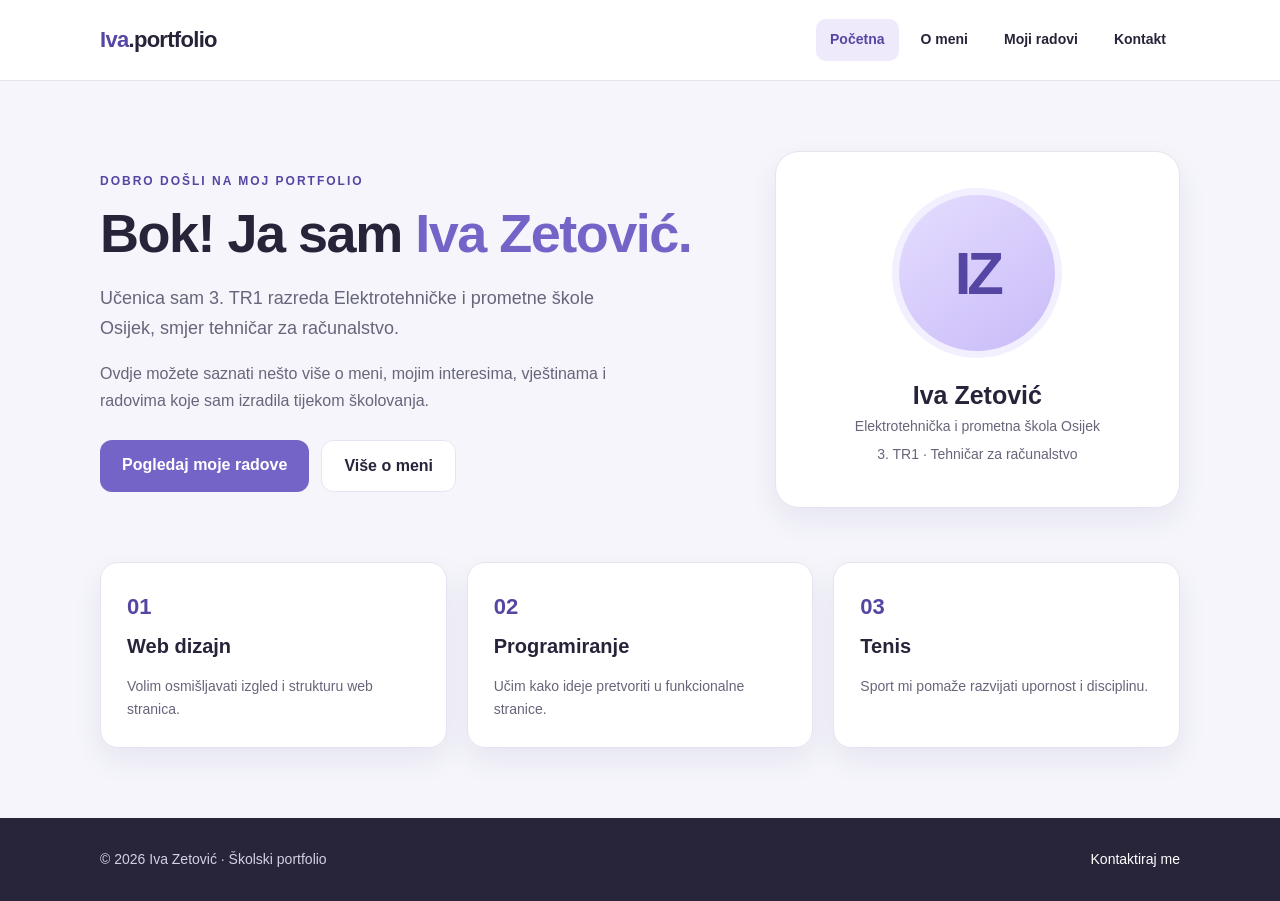
==== index.html @ 2b5a87a5 "Add files via upload add school project" ====
<!DOCTYPE html>
<html lang="hr">
  <head>
    <meta charset="UTF-8" />
    <meta name="viewport" content="width=device-width, initial-scale=1.0" />
    <meta
      name="description"
      content="Osobni portfolio učenice Ive Zetović – upoznajte me, moje vještine i radove."
    />
    <title>Početna | Portfolio Ive Zetović</title>
    <link rel="stylesheet" href="pocetna.css" />
  </head>
  <body>
    <header class="site-header">
      <div class="container header-inner">
        <a class="logo" href="index.html">Iva<span>.portfolio</span></a>
        <nav aria-label="Glavna navigacija">
          <ul>
            <li><a href="index.html" aria-current="page">Početna</a></li>
            <li><a href="o-meni.html">O meni</a></li>
            <li><a href="moji-radovi.html">Moji radovi</a></li>
            <li><a href="kontakt.html">Kontakt</a></li>
          </ul>
        </nav>
      </div>
    </header>
    <main>
      <section class="section">
        <div class="container">
          <div class="hero">
            <div class="hero-text">
              <span class="eyebrow">Dobro došli na moj portfolio</span>
              <h1>Bok! Ja sam <span class="accent">Iva Zetović.</span></h1>
              <p class="lead">
                Učenica sam 3. TR1 razreda Elektrotehničke i prometne škole
                Osijek, smjer tehničar za računalstvo.
              </p>
              <p>
                Ovdje možete saznati nešto više o meni, mojim interesima,
                vještinama i radovima koje sam izradila tijekom školovanja.
              </p>
              <div class="buttons">
                <a class="button button-primary" href="moji-radovi.html"
                  >Pogledaj moje radove</a
                >
                <a class="button button-secondary" href="o-meni.html"
                  >Više o meni</a
                >
              </div>
            </div>
            <aside class="profile-card" aria-label="Osnovni podaci o meni">
              <div class="avatar" aria-label="Mjesto za profilnu fotografiju">
                IZ
              </div>
              <h2>Iva Zetović</h2>
              <p>Elektrotehnička i prometna škola Osijek</p>
              <p>3. TR1 · Tehničar za računalstvo</p>
            </aside>
          </div>
          <div class="info-strip" aria-label="Moji interesi">
            <article class="info-box">
              <strong>01</strong>
              <h3>Web dizajn</h3>
              <p>Volim osmišljavati izgled i strukturu web stranica.</p>
            </article>
            <article class="info-box">
              <strong>02</strong>
              <h3>Programiranje</h3>
              <p>Učim kako ideje pretvoriti u funkcionalne stranice.</p>
            </article>
            <article class="info-box">
              <strong>03</strong>
              <h3>Tenis</h3>
              <p>Sport mi pomaže razvijati upornost i disciplinu.</p>
            </article>
          </div>
        </div>
      </section>
    </main>
    <footer class="site-footer">
      <div class="container footer-inner">
        <p>© 2026 Iva Zetović · Školski portfolio</p>
        <a href="kontakt.html">Kontaktiraj me</a>
      </div>
    </footer>
  </body>
</html>
---- pocetna.css ----
:root {
  --pozadina: #f5f5fb;
  --bijela: #ffffff;
  --tekst: #27243a;
  --sekundarni: #67657a;
  --ljubicasta: #7564c8;
  --tamna-ljubicasta: #5546a4;
  --svijetla-ljubicasta: #eeeafb;
  --obrub: #e7e4f1;
  --sjena: 0 12px 30px rgba(48, 35, 102, 0.07);
}
* {
  box-sizing: border-box;
}
html {
  scroll-behavior: smooth;
}
body {
  margin: 0;
  background: var(--pozadina);
  color: var(--tekst);
  font-family: Arial, Helvetica, sans-serif;
  line-height: 1.65;
}
a {
  color: inherit;
}
a:focus-visible {
  outline: 3px solid #b5a8f5;
  outline-offset: 4px;
}
.container {
  width: min(1080px, calc(100% - 40px));
  margin: 0 auto;
}
.site-header {
  background: var(--bijela);
  border-bottom: 1px solid var(--obrub);
}
.header-inner {
  display: flex;
  align-items: center;
  justify-content: space-between;
  gap: 20px;
  min-height: 80px;
}
.logo {
  color: var(--tamna-ljubicasta);
  font-weight: 800;
  font-size: 22px;
  text-decoration: none;
  letter-spacing: -0.7px;
}
.logo span {
  color: var(--tekst);
}
nav ul {
  display: flex;
  flex-wrap: wrap;
  list-style: none;
  padding: 0;
  margin: 0;
  gap: 8px;
}
nav a {
  display: inline-block;
  padding: 9px 14px;
  border-radius: 10px;
  text-decoration: none;
  font-size: 14px;
  font-weight: 700;
  transition: background 0.2s, color 0.2s;
}
nav a:hover,
nav a[aria-current="page"] {
  background: var(--svijetla-ljubicasta);
  color: var(--tamna-ljubicasta);
}
main {
  min-height: calc(100vh - 180px);
}
.section {
  padding: 70px 0;
}
.section-small {
  padding: 45px 0 70px;
}
.eyebrow {
  display: inline-block;
  color: var(--tamna-ljubicasta);
  text-transform: uppercase;
  letter-spacing: 2px;
  font-size: 12px;
  font-weight: 800;
  margin-bottom: 10px;
}
h1,
h2,
h3,
p {
  margin-top: 0;
}
.accent {
  color: var(--ljubicasta);
}
h1 {
  font-size: clamp(34px, 5vw, 54px);
  line-height: 1.15;
  letter-spacing: -1.5px;
  margin-bottom: 20px;
}
h2 {
  font-size: clamp(26px, 3.4vw, 36px);
  line-height: 1.25;
  margin-bottom: 16px;
}
h3 {
  font-size: 20px;
  margin-bottom: 12px;
}
p {
  color: var(--sekundarni);
}
.lead {
  font-size: 18px;
  max-width: 650px;
}
.hero {
  display: grid;
  grid-template-columns: 1.3fr 0.85fr;
  gap: 55px;
  align-items: center;
}
.hero-text p {
  max-width: 530px;
}
.buttons {
  display: flex;
  flex-wrap: wrap;
  gap: 12px;
  margin-top: 26px;
}
.button {
  padding: 12px 22px;
  text-decoration: none;
  font-weight: bold;
  border-radius: 12px;
  display: inline-block;
  transition: transform 0.2s, background 0.2s;
}
.button:hover {
  transform: translateY(-2px);
}
.button-primary {
  background: var(--ljubicasta);
  color: var(--bijela);
}
.button-primary:hover {
  background: var(--tamna-ljubicasta);
}
.button-secondary {
  border: 1px solid var(--obrub);
  background: var(--bijela);
}
.profile-card {
  text-align: center;
  padding: 36px 26px;
  border: 1px solid var(--obrub);
  border-radius: 24px;
  background: var(--bijela);
  box-shadow: var(--sjena);
}
.avatar {
  width: 170px;
  height: 170px;
  margin: 0 auto 22px;
  border-radius: 50%;
  background: linear-gradient(145deg, #e5ddff, #c9bbf8);
  border: 7px solid #f2effe;
  display: grid;
  place-items: center;
  color: var(--tamna-ljubicasta);
  font-size: 60px;
  font-weight: 800;
  letter-spacing: -4px;
}
.profile-card h2 {
  font-size: 25px;
  margin-bottom: 4px;
}
.profile-card p {
  margin-bottom: 5px;
  font-size: 14px;
}
.info-strip {
  display: grid;
  grid-template-columns: repeat(3, 1fr);
  gap: 20px;
  margin-top: 54px;
}
.info-box,
.card {
  border: 1px solid var(--obrub);
  border-radius: 18px;
  background: var(--bijela);
  padding: 26px;
  box-shadow: var(--sjena);
}
.info-box strong {
  display: block;
  font-size: 22px;
  color: var(--tamna-ljubicasta);
  margin-bottom: 4px;
}
.info-box p {
  margin-bottom: 0;
  font-size: 14px;
}
.page-heading {
  padding: 65px 0 18px;
}
.page-heading p {
  max-width: 710px;
}
.two-col {
  display: grid;
  grid-template-columns: 1fr 1fr;
  gap: 24px;
}
.stack {
  display: grid;
  gap: 24px;
}
.card p:last-child {
  margin-bottom: 0;
}
.tag-list {
  display: flex;
  flex-wrap: wrap;
  gap: 9px;
  margin-top: 20px;
}
.tag {
  background: var(--svijetla-ljubicasta);
  color: var(--tamna-ljubicasta);
  padding: 7px 12px;
  border-radius: 30px;
  font-size: 13px;
  font-weight: 700;
}
.skill {
  margin-bottom: 22px;
}
.skill:last-child {
  margin-bottom: 0;
}
.skill h3 {
  margin-bottom: 5px;
  font-size: 17px;
}
.skill p {
  margin: 0;
}
.photo-placeholders {
  display: grid;
  grid-template-columns: 1fr 1fr;
  gap: 14px;
  margin-top: 20px;
}
.photo-placeholder {
  min-height: 160px;
  border: 2px dashed #c9c0eb;
  border-radius: 14px;
  background: #f2effc;
  display: grid;
  place-items: center;
  text-align: center;
  color: #6c5ba9;
  font-weight: 700;
  padding: 16px;
}
.project-preview {
  min-height: 210px;
  display: grid;
  place-items: center;
  background: linear-gradient(135deg, #eae5fc 0%, #f8f5ff 100%);
  border-radius: 14px;
  margin-bottom: 22px;
  border: 1px solid var(--obrub);
}
.browser {
  width: min(320px, 82%);
  background: white;
  border-radius: 10px;
  box-shadow: 0 12px 25px rgba(75, 54, 135, 0.13);
  overflow: hidden;
}
.browser-top {
  background: #e9e4fa;
  height: 26px;
  padding: 10px;
  display: flex;
  gap: 5px;
}
.browser-top span {
  width: 7px;
  height: 7px;
  background: #b6a7e6;
  border-radius: 50%;
}
.browser-body {
  padding: 25px 18px;
}
.browser-line {
  height: 9px;
  background: #dbd4f4;
  border-radius: 5px;
  margin-bottom: 10px;
}
.browser-line.short {
  width: 65%;
}
.project-links {
  display: flex;
  flex-wrap: wrap;
  gap: 12px;
  margin-top: 18px;
}
.project-links a {
  color: var(--tamna-ljubicasta);
  font-weight: 700;
  overflow-wrap: anywhere;
}
.contact-grid {
  display: grid;
  grid-template-columns: repeat(2, 1fr);
  gap: 20px;
}
.contact-item small {
  display: block;
  text-transform: uppercase;
  letter-spacing: 1px;
  font-weight: 700;
  color: var(--tamna-ljubicasta);
  margin-bottom: 12px;
}
.contact-item a {
  font-size: 17px;
  overflow-wrap: anywhere;
  text-decoration-color: #bbb2e6;
  text-underline-offset: 4px;
}
.contact-item a:hover {
  color: var(--tamna-ljubicasta);
}
.note {
  background: var(--svijetla-ljubicasta);
  padding: 18px 22px;
  border-radius: 14px;
  margin-top: 24px;
}
.note p {
  margin: 0;
  color: #504879;
}
.site-footer {
  background: #282439;
  color: #fff;
  padding: 30px 0;
}
.footer-inner {
  display: flex;
  gap: 18px;
  justify-content: space-between;
  align-items: center;
  flex-wrap: wrap;
}
.site-footer p {
  color: #d4d0e4;
  margin: 0;
  font-size: 14px;
}
.site-footer a {
  color: #fff;
  text-decoration: none;
  font-size: 14px;
}
.site-footer a:hover {
  text-decoration: underline;
}
@media (max-width: 760px) {
  .header-inner {
    flex-direction: column;
    justify-content: center;
    padding: 19px 0;
    gap: 12px;
  }
  nav ul {
    justify-content: center;
    gap: 2px;
  }
  nav a {
    padding: 8px 10px;
    font-size: 13px;
  }
  .section {
    padding: 45px 0;
  }
  .page-heading {
    padding-top: 45px;
  }
  .hero,
  .two-col,
  .contact-grid {
    grid-template-columns: 1fr;
  }
  .hero {
    gap: 35px;
  }
  .info-strip {
    grid-template-columns: 1fr;
    margin-top: 32px;
    gap: 12px;
  }
  .footer-inner {
    justify-content: center;
    text-align: center;
  }
}
@media (max-width: 420px) {
  .container {
    width: min(100% - 28px, 1080px);
  }
  .card,
  .info-box {
    padding: 20px;
  }
  .photo-placeholders {
    grid-template-columns: 1fr;
  }
  .contact-item a {
    font-size: 15px;
  }
}
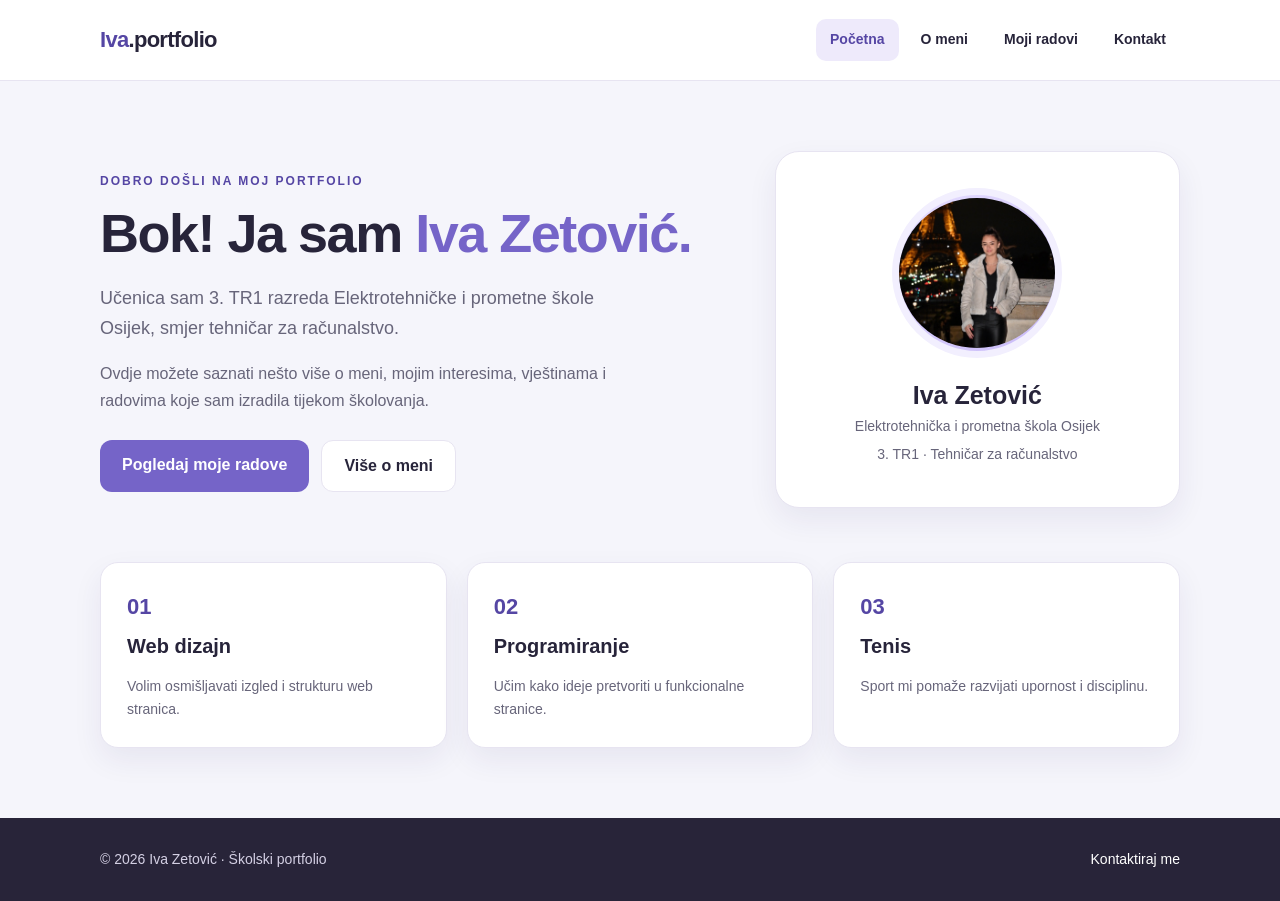
==== commit 657ac47b: "Add files via upload add images" ====
--- a/index.html
+++ b/index.html
@@ -50,7 +50,7 @@
             </div>
             <aside class="profile-card" aria-label="Osnovni podaci o meni">
               <div class="avatar" aria-label="Mjesto za profilnu fotografiju">
-                IZ
+                <img src="./images/iva_zetovic_profil_image.jpeg" alt="profilna slika" class="profile-picture">
               </div>
               <h2>Iva Zetović</h2>
               <p>Elektrotehnička i prometna škola Osijek</p>
--- a/pocetna.css
+++ b/pocetna.css
@@ -192,6 +192,12 @@
   margin-bottom: 5px;
   font-size: 14px;
 }
+.profile-picture{
+  width: 100%;
+  max-width: 170px;
+  height: 150px;
+  border-radius: 100%;
+}
 .info-strip {
   display: grid;
   grid-template-columns: repeat(3, 1fr);
